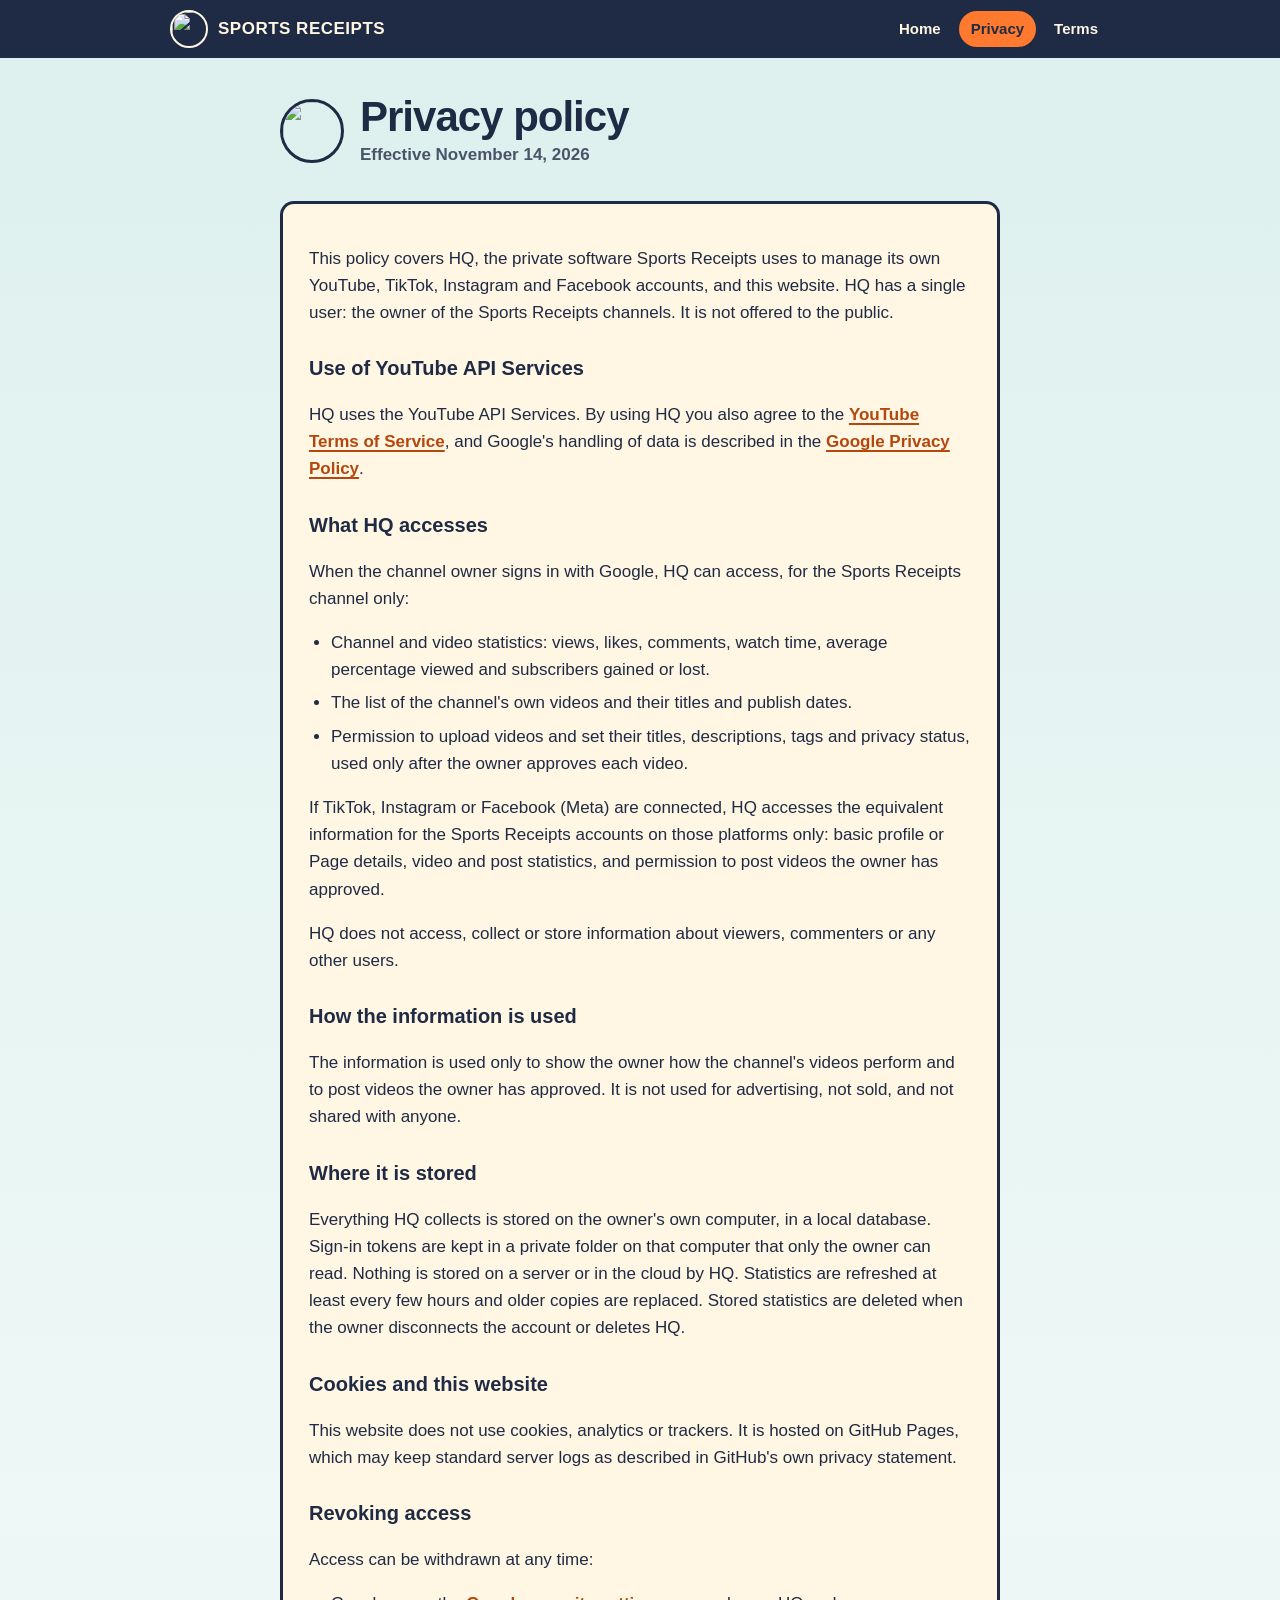
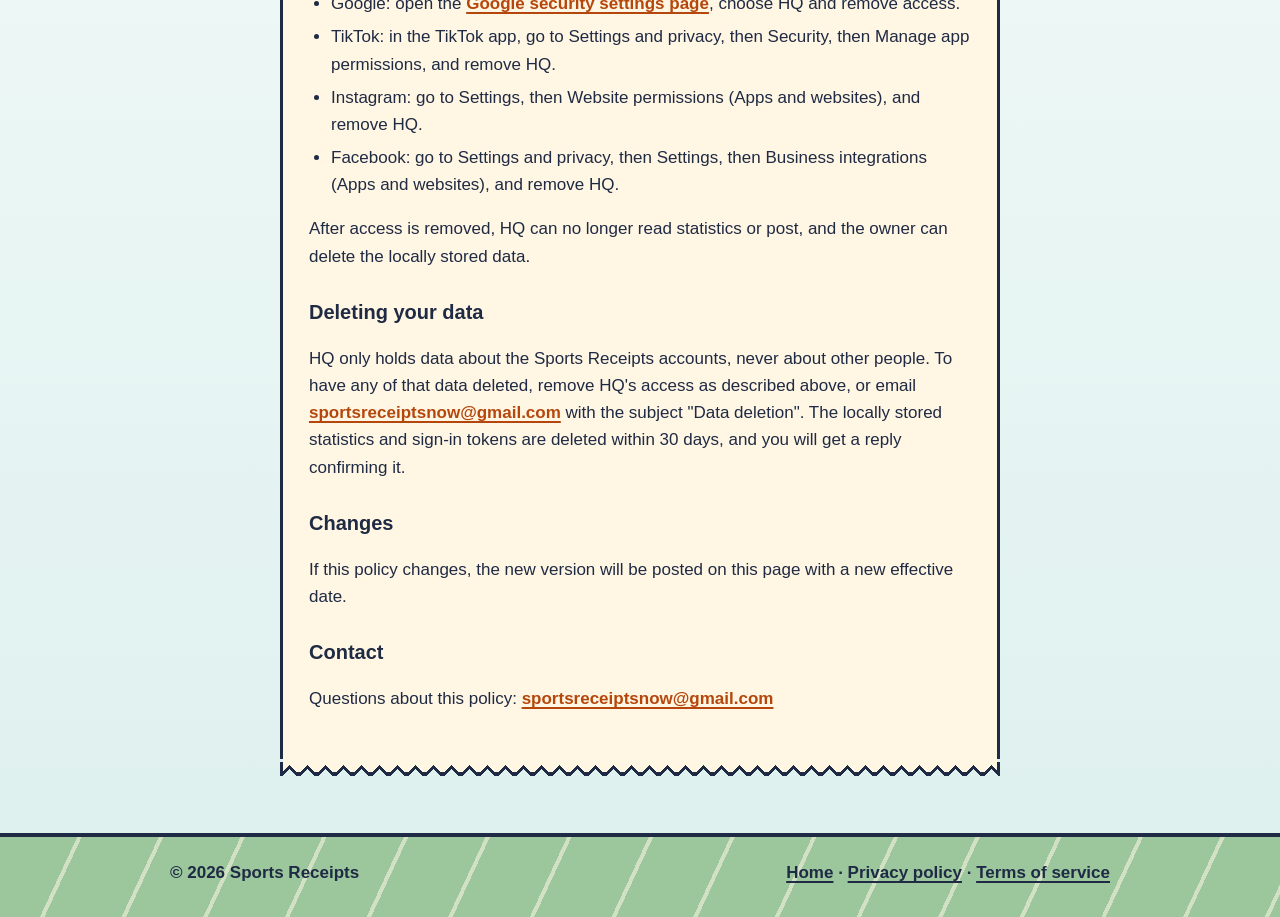
==== privacy.html @ 10eaafa4 "Add files via upload" ====
<!doctype html>
<html lang="en">
<head>
<meta charset="utf-8">
<meta name="viewport" content="width=device-width,initial-scale=1">
<title>Privacy policy · Sports Receipts</title>
<meta name="theme-color" content="#1F2A44">
<link rel="icon" href="img/favicon.png" type="image/png">
<link rel="apple-touch-icon" href="img/apple-touch-icon.png">
<link rel="stylesheet" href="style.css">
</head>
<body>
<header class="top"><div class="in">
  <a class="brand" href="index.html"><img src="img/favicon.png" alt=""><span>Sports Receipts</span></a>
  <nav aria-label="Main"><a href="index.html">Home</a><a href="privacy.html" aria-current="page">Privacy</a><a href="terms.html">Terms</a></nav>
</div></header>
<main class="doc">
  <div class="head"><img src="img/penny.png" alt="" width="64" height="64"><div><h1>Privacy policy</h1><p class="sub">Effective November 14, 2026</p></div></div>
  <section class="receipt">
  <p>This policy covers HQ, the private software Sports Receipts uses to manage its own YouTube, TikTok, Instagram and Facebook accounts, and this website. HQ has a single user: the owner of the Sports Receipts channels. It is not offered to the public.</p>

  <h2>Use of YouTube API Services</h2>
  <p>HQ uses the YouTube API Services. By using HQ you also agree to the <a href="https://www.youtube.com/t/terms">YouTube Terms of Service</a>, and Google's handling of data is described in the <a href="https://policies.google.com/privacy">Google Privacy Policy</a>.</p>

  <h2>What HQ accesses</h2>
  <p>When the channel owner signs in with Google, HQ can access, for the Sports Receipts channel only:</p>
  <ul>
    <li>Channel and video statistics: views, likes, comments, watch time, average percentage viewed and subscribers gained or lost.</li>
    <li>The list of the channel's own videos and their titles and publish dates.</li>
    <li>Permission to upload videos and set their titles, descriptions, tags and privacy status, used only after the owner approves each video.</li>
  </ul>
  <p>If TikTok, Instagram or Facebook (Meta) are connected, HQ accesses the equivalent information for the Sports Receipts accounts on those platforms only: basic profile or Page details, video and post statistics, and permission to post videos the owner has approved.</p>
  <p>HQ does not access, collect or store information about viewers, commenters or any other users.</p>

  <h2>How the information is used</h2>
  <p>The information is used only to show the owner how the channel's videos perform and to post videos the owner has approved. It is not used for advertising, not sold, and not shared with anyone.</p>

  <h2>Where it is stored</h2>
  <p>Everything HQ collects is stored on the owner's own computer, in a local database. Sign-in tokens are kept in a private folder on that computer that only the owner can read. Nothing is stored on a server or in the cloud by HQ. Statistics are refreshed at least every few hours and older copies are replaced. Stored statistics are deleted when the owner disconnects the account or deletes HQ.</p>

  <h2>Cookies and this website</h2>
  <p>This website does not use cookies, analytics or trackers. It is hosted on GitHub Pages, which may keep standard server logs as described in GitHub's own privacy statement.</p>

  <h2>Revoking access</h2>
  <p>Access can be withdrawn at any time:</p>
  <ul>
    <li>Google: open the <a href="https://security.google.com/settings/security/permissions">Google security settings page</a>, choose HQ and remove access.</li>
    <li>TikTok: in the TikTok app, go to Settings and privacy, then Security, then Manage app permissions, and remove HQ.</li>
    <li>Instagram: go to Settings, then Website permissions (Apps and websites), and remove HQ.</li>
    <li>Facebook: go to Settings and privacy, then Settings, then Business integrations (Apps and websites), and remove HQ.</li>
  </ul>
  <p>After access is removed, HQ can no longer read statistics or post, and the owner can delete the locally stored data.</p>

  <h2 id="data-deletion">Deleting your data</h2>
  <p>HQ only holds data about the Sports Receipts accounts, never about other people. To have any of that data deleted, remove HQ's access as described above, or email <a href="mailto:sportsreceiptsnow@gmail.com">sportsreceiptsnow@gmail.com</a> with the subject "Data deletion". The locally stored statistics and sign-in tokens are deleted within 30 days, and you will get a reply confirming it.</p>

  <h2>Changes</h2>
  <p>If this policy changes, the new version will be posted on this page with a new effective date.</p>

  <h2>Contact</h2>
  <p>Questions about this policy: <a href="mailto:sportsreceiptsnow@gmail.com">sportsreceiptsnow@gmail.com</a></p>
  </section>
</main>
<footer><div class="in"><span>© 2026 Sports Receipts</span><span><a href="index.html">Home</a> · <a href="privacy.html">Privacy policy</a> · <a href="terms.html">Terms of service</a></span></div></footer>
</body>
</html>
---- style.css ----
/* Sports Receipts brand: navy ink, cream receipts, orange cap, gold coin, teal sky, grass green. */
:root{--navy:#1F2A44;--cream:#FFF6E3;--orange:#FF7A2F;--orange-ink:#B5470C;--gold:#F2C14E;--teal:#7FC6C8;--teal-soft:#DDF0EE;--grass:#9CC79C;--muted:#4A5468}
*{box-sizing:border-box}
html{background:var(--teal-soft)}
body{margin:0;color:var(--navy);font:17px/1.6 ui-rounded,"SF Pro Rounded",-apple-system,BlinkMacSystemFont,"Segoe UI",Roboto,Helvetica,Arial,sans-serif;
  background:linear-gradient(180deg,var(--teal-soft) 0,#EEF8F6 60%,var(--teal-soft) 100%)}
a{color:var(--orange-ink);font-weight:700;text-decoration-thickness:2px;text-underline-offset:3px}
a:hover{color:var(--navy)}
:focus-visible{outline:3px solid var(--orange);outline-offset:3px;border-radius:6px}

/* top bar */
.top{position:sticky;top:0;z-index:5;background:var(--navy);color:var(--cream)}
.top .in{max-width:980px;margin:0 auto;padding:10px 20px;display:flex;align-items:center;justify-content:space-between;gap:16px}
.brand{display:flex;align-items:center;gap:10px;color:var(--cream);text-decoration:none;font-weight:900;letter-spacing:.5px;text-transform:uppercase;font-size:17px}
.brand img{width:38px;height:38px;border-radius:50%;border:2px solid var(--cream)}
.top nav{display:flex;gap:6px}
.top nav a{color:var(--cream);text-decoration:none;font-weight:700;font-size:15px;padding:6px 12px;border-radius:999px}
.top nav a:hover,.top nav a[aria-current=page]{background:var(--orange);color:var(--navy)}

/* banner */
.banner{display:block;width:100%;height:auto;aspect-ratio:1600/575;object-fit:cover;border-bottom:4px solid var(--navy)}

main{max-width:980px;margin:0 auto;padding:0 20px 56px}

/* hero */
.hero{text-align:center;padding:40px 0 8px}
.pill{display:inline-block;background:var(--orange);color:var(--navy);font-weight:800;font-size:14px;border:2.5px solid var(--navy);border-radius:999px;padding:5px 16px;margin:0 0 16px}
h1{font-size:clamp(32px,6vw,52px);line-height:1.08;letter-spacing:-1px;margin:0 auto 16px;font-weight:900;max-width:17ch}
.lead{font-size:19px;color:var(--muted);margin:0 auto;max-width:44ch}
.chips{display:flex;flex-wrap:wrap;justify-content:center;gap:10px;margin:22px 0 0;padding:0;list-style:none}
.chips li{background:var(--cream);border:2.5px solid var(--navy);border-radius:12px;padding:6px 14px;font-weight:800;font-size:15px;margin:0;transform:rotate(-1.5deg)}
.chips li:nth-child(2){transform:rotate(1.5deg)}
.chips li b{color:var(--orange-ink)}

/* receipt cards */
.grid{display:grid;grid-template-columns:repeat(2,minmax(0,1fr));gap:22px;margin-top:40px}
.receipt{position:relative;background:var(--cream);border:3px solid var(--navy);border-bottom:0;border-radius:14px 14px 0 0;padding:24px 26px 30px;margin-bottom:18px}
.receipt::before,.receipt::after{content:"";position:absolute;left:-3px;right:-3px;height:14px;background-size:18px 14px;background-repeat:repeat-x}
.receipt::before{bottom:-17px;background-image:linear-gradient(135deg,var(--navy) 50%,transparent 50%),linear-gradient(-135deg,var(--navy) 50%,transparent 50%)}
.receipt::after{bottom:-13px;left:0;right:0;background-image:linear-gradient(135deg,var(--cream) 50%,transparent 50%),linear-gradient(-135deg,var(--cream) 50%,transparent 50%);background-position:-3px 0}
.receipt h2{font-size:22px;margin:0 0 6px;font-weight:900}
.receipt .tag{font-size:13px;font-weight:800;text-transform:uppercase;letter-spacing:1px;color:var(--orange-ink);margin:0 0 6px}
.receipt .total{display:flex;justify-content:space-between;border-top:2px dashed var(--navy);margin-top:16px;padding-top:10px;font-weight:900}
.wide{grid-column:1/-1}
ul{padding-left:22px;margin:8px 0}
li{margin:6px 0}

/* Penny */
.penny{display:grid;grid-template-columns:150px 1fr;gap:24px;align-items:center}
.penny img{width:150px;height:150px;border-radius:50%;border:3px solid var(--navy);background:var(--teal)}

/* legal pages */
.doc{max-width:760px}
.doc .head{display:flex;align-items:center;gap:16px;padding:36px 0 4px}
.doc .head img{width:64px;height:64px;border-radius:50%;border:3px solid var(--navy)}
.doc h1{font-size:clamp(30px,5vw,42px);margin:0;text-align:left;max-width:none}
.doc .sub{color:var(--muted);margin:2px 0 0;font-weight:700}
.doc .receipt{margin-top:28px}
.doc h2{font-size:20px;margin:26px 0 6px;font-weight:900}
.doc .receipt h2:first-child{margin-top:0}

/* footer, with the grass from the banner */
footer{background:var(--grass);border-top:4px solid var(--navy);
  background-image:repeating-linear-gradient(115deg,transparent 0 70px,rgba(255,246,227,.55) 70px 74px)}
footer .in{max-width:980px;margin:0 auto;padding:22px 20px 30px;display:flex;flex-wrap:wrap;justify-content:space-between;gap:10px;font-weight:700;color:var(--navy)}
footer a{color:var(--navy)}

@media (max-width:720px){
  .grid{grid-template-columns:1fr}
  .penny{grid-template-columns:1fr;text-align:center;justify-items:center}
  .brand span{display:none}
}
@media (prefers-reduced-motion:no-preference){.chips li{transition:transform .2s}.chips li:hover{transform:rotate(0) scale(1.05)}}

/* fan home page */
.hero .sub2{font-weight:800;color:var(--orange-ink);margin:14px 0 0;font-size:18px}
.topics{display:grid;grid-template-columns:repeat(3,minmax(0,1fr));gap:12px;margin:12px 0 0;padding:0;list-style:none}
.topics li{margin:0;background:#fff;border:2.5px solid var(--navy);border-radius:12px;padding:12px 14px;font-weight:700}
.topics li b{display:block;font-size:18px;font-weight:900}
.topics li span{color:var(--muted);font-size:15px;font-weight:600}
.quotes{display:grid;grid-template-columns:repeat(3,minmax(0,1fr));gap:12px;margin:14px 0 0}
.quote{background:var(--navy);color:var(--cream);border-radius:14px;padding:16px 18px;font-weight:900;font-size:19px;line-height:1.25}
.quote small{display:block;color:var(--gold);font-size:13px;letter-spacing:1px;text-transform:uppercase;margin-bottom:6px}
.platforms{display:grid;grid-template-columns:repeat(4,minmax(0,1fr));gap:12px;margin-top:14px}
.plat{display:flex;flex-direction:column;gap:2px;border:3px solid var(--navy);border-radius:14px;padding:14px 16px;text-decoration:none;color:#fff;font-weight:900;font-size:18px;transition:transform .15s}
.plat:hover{transform:translateY(-3px);color:#fff}
.plat span{font-weight:700;font-size:14px;opacity:.92}
.plat.yt{background:#C4302B}.plat.tt{background:#111}.plat.ig{background:linear-gradient(135deg,#8a3ab9,#c13584 55%,#e1306c)}.plat.fb{background:#1A5FD0}
.plat.soon{opacity:.55;pointer-events:none}
.fine{font-size:13px;color:var(--muted);text-align:center;margin:26px 0 0}
@media (max-width:720px){.topics,.quotes{grid-template-columns:1fr}.platforms{grid-template-columns:1fr 1fr}}
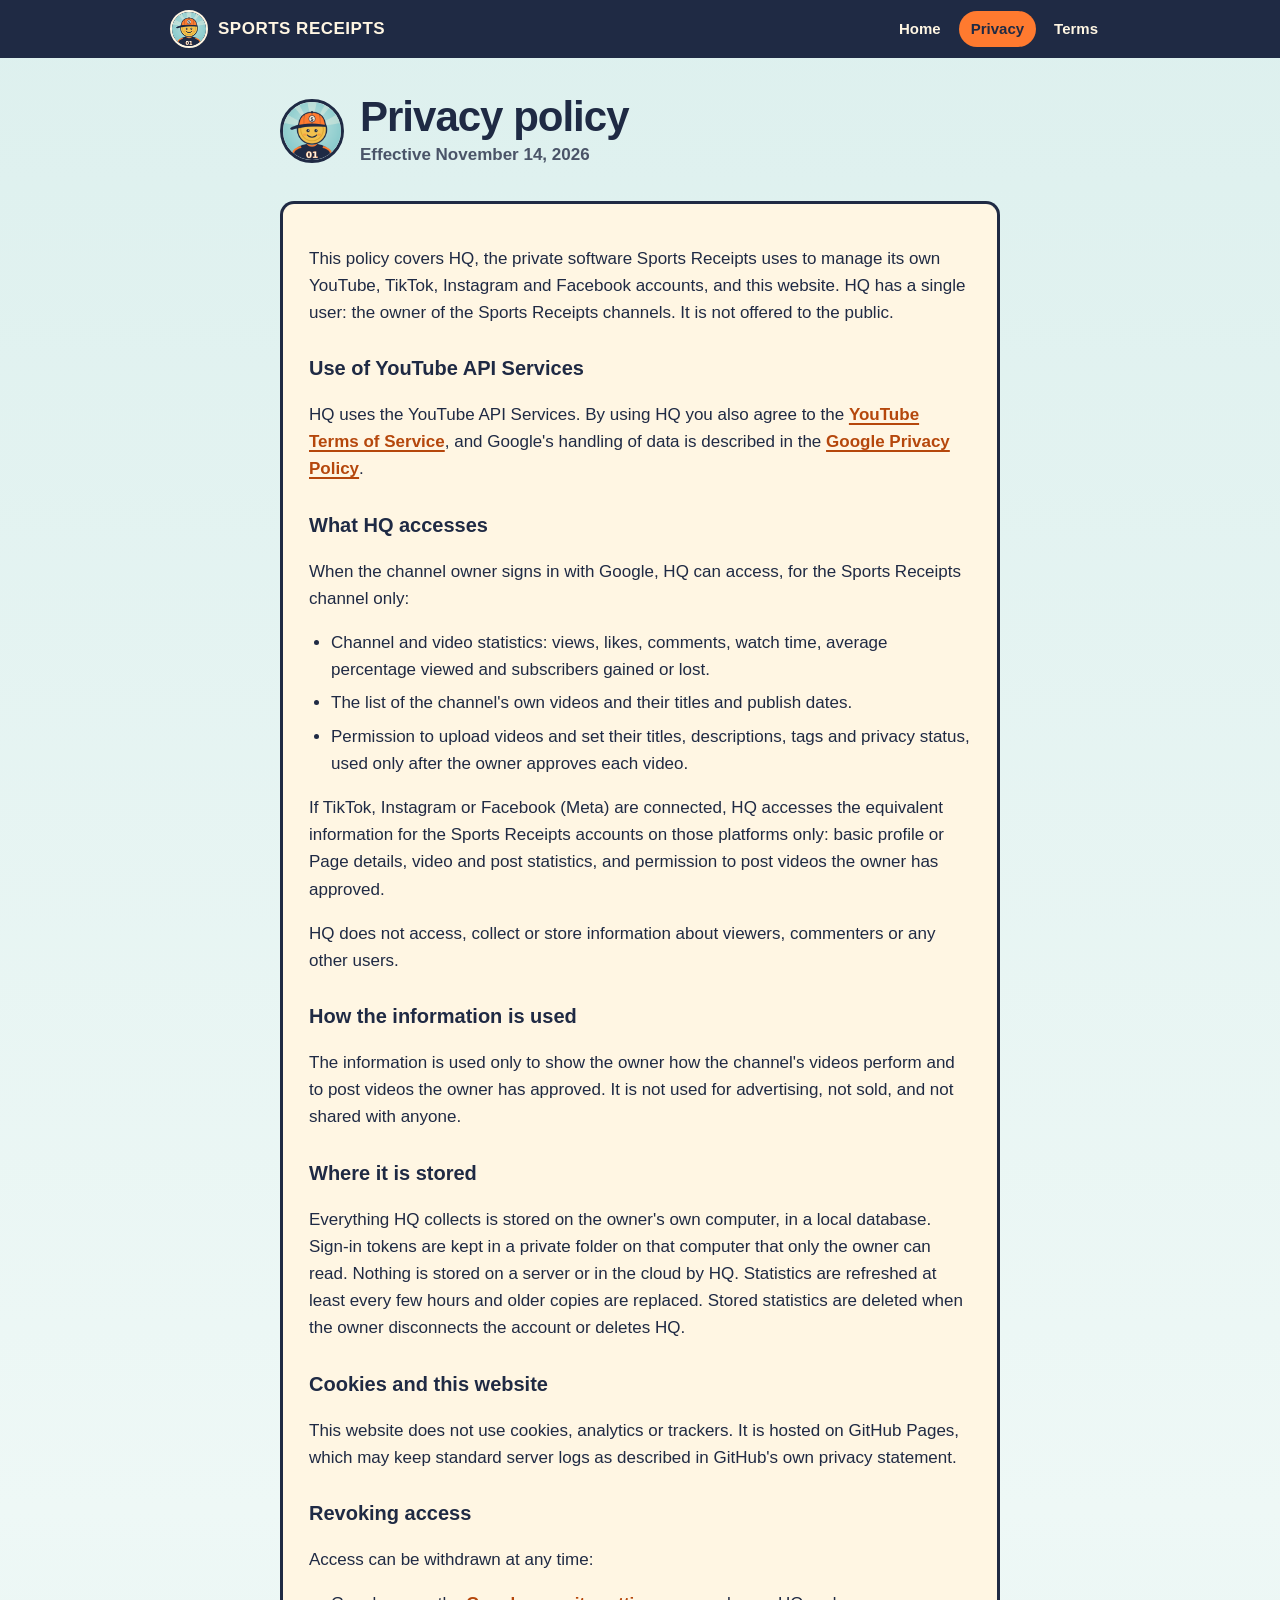
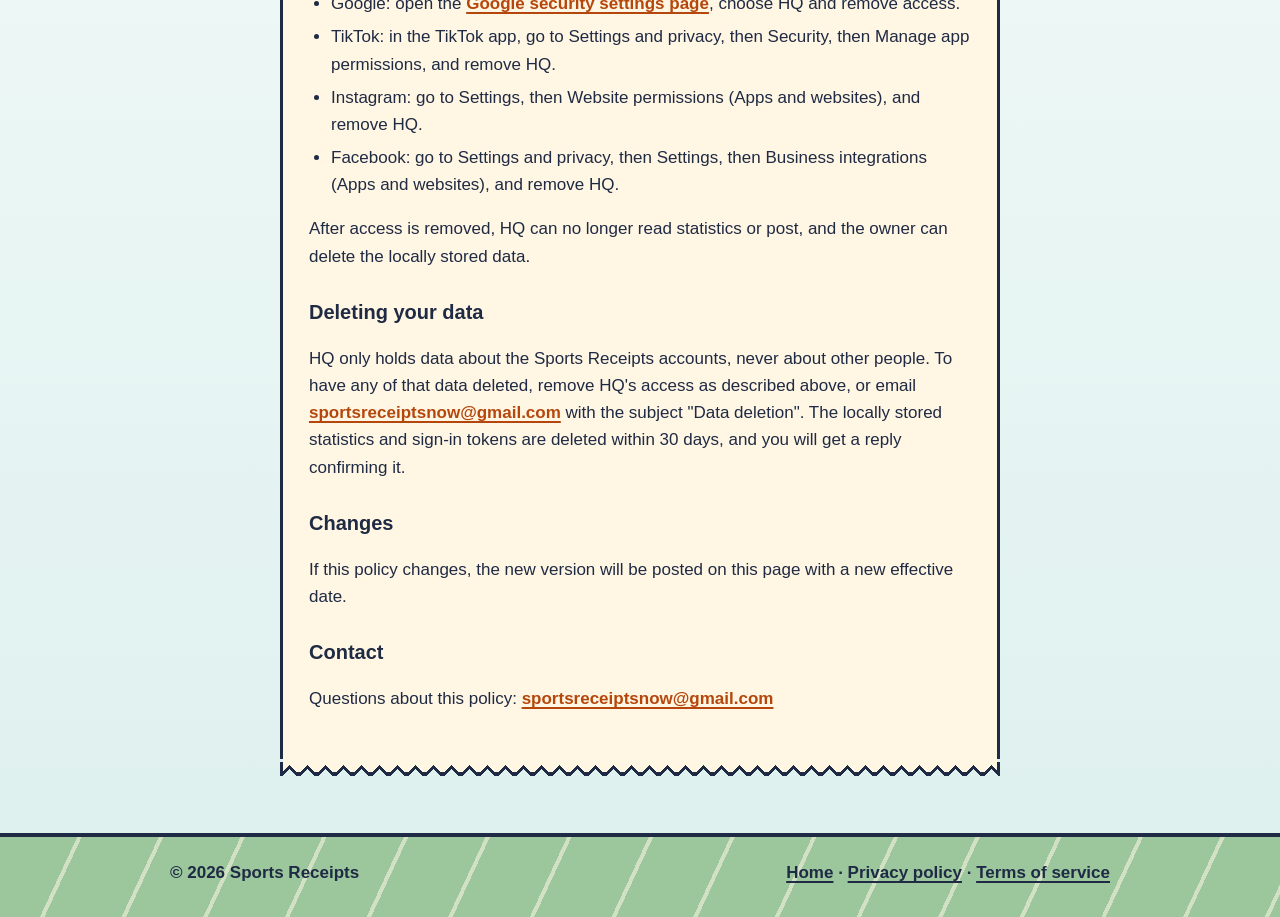
==== commit 504de235: "Add files via upload" ====
--- a/privacy.html
+++ b/privacy.html
@@ -5,17 +5,17 @@
 <meta name="viewport" content="width=device-width,initial-scale=1">
 <title>Privacy policy · Sports Receipts</title>
 <meta name="theme-color" content="#1F2A44">
-<link rel="icon" href="img/favicon.png" type="image/png">
-<link rel="apple-touch-icon" href="img/apple-touch-icon.png">
+<link rel="icon" href="favicon.png" type="image/png">
+<link rel="apple-touch-icon" href="apple-touch-icon.png">
 <link rel="stylesheet" href="style.css">
 </head>
 <body>
 <header class="top"><div class="in">
-  <a class="brand" href="index.html"><img src="img/favicon.png" alt=""><span>Sports Receipts</span></a>
+  <a class="brand" href="index.html"><img src="favicon.png" alt=""><span>Sports Receipts</span></a>
   <nav aria-label="Main"><a href="index.html">Home</a><a href="privacy.html" aria-current="page">Privacy</a><a href="terms.html">Terms</a></nav>
 </div></header>
 <main class="doc">
-  <div class="head"><img src="img/penny.png" alt="" width="64" height="64"><div><h1>Privacy policy</h1><p class="sub">Effective November 14, 2026</p></div></div>
+  <div class="head"><img src="penny.png" alt="" width="64" height="64"><div><h1>Privacy policy</h1><p class="sub">Effective November 14, 2026</p></div></div>
   <section class="receipt">
   <p>This policy covers HQ, the private software Sports Receipts uses to manage its own YouTube, TikTok, Instagram and Facebook accounts, and this website. HQ has a single user: the owner of the Sports Receipts channels. It is not offered to the public.</p>
 
